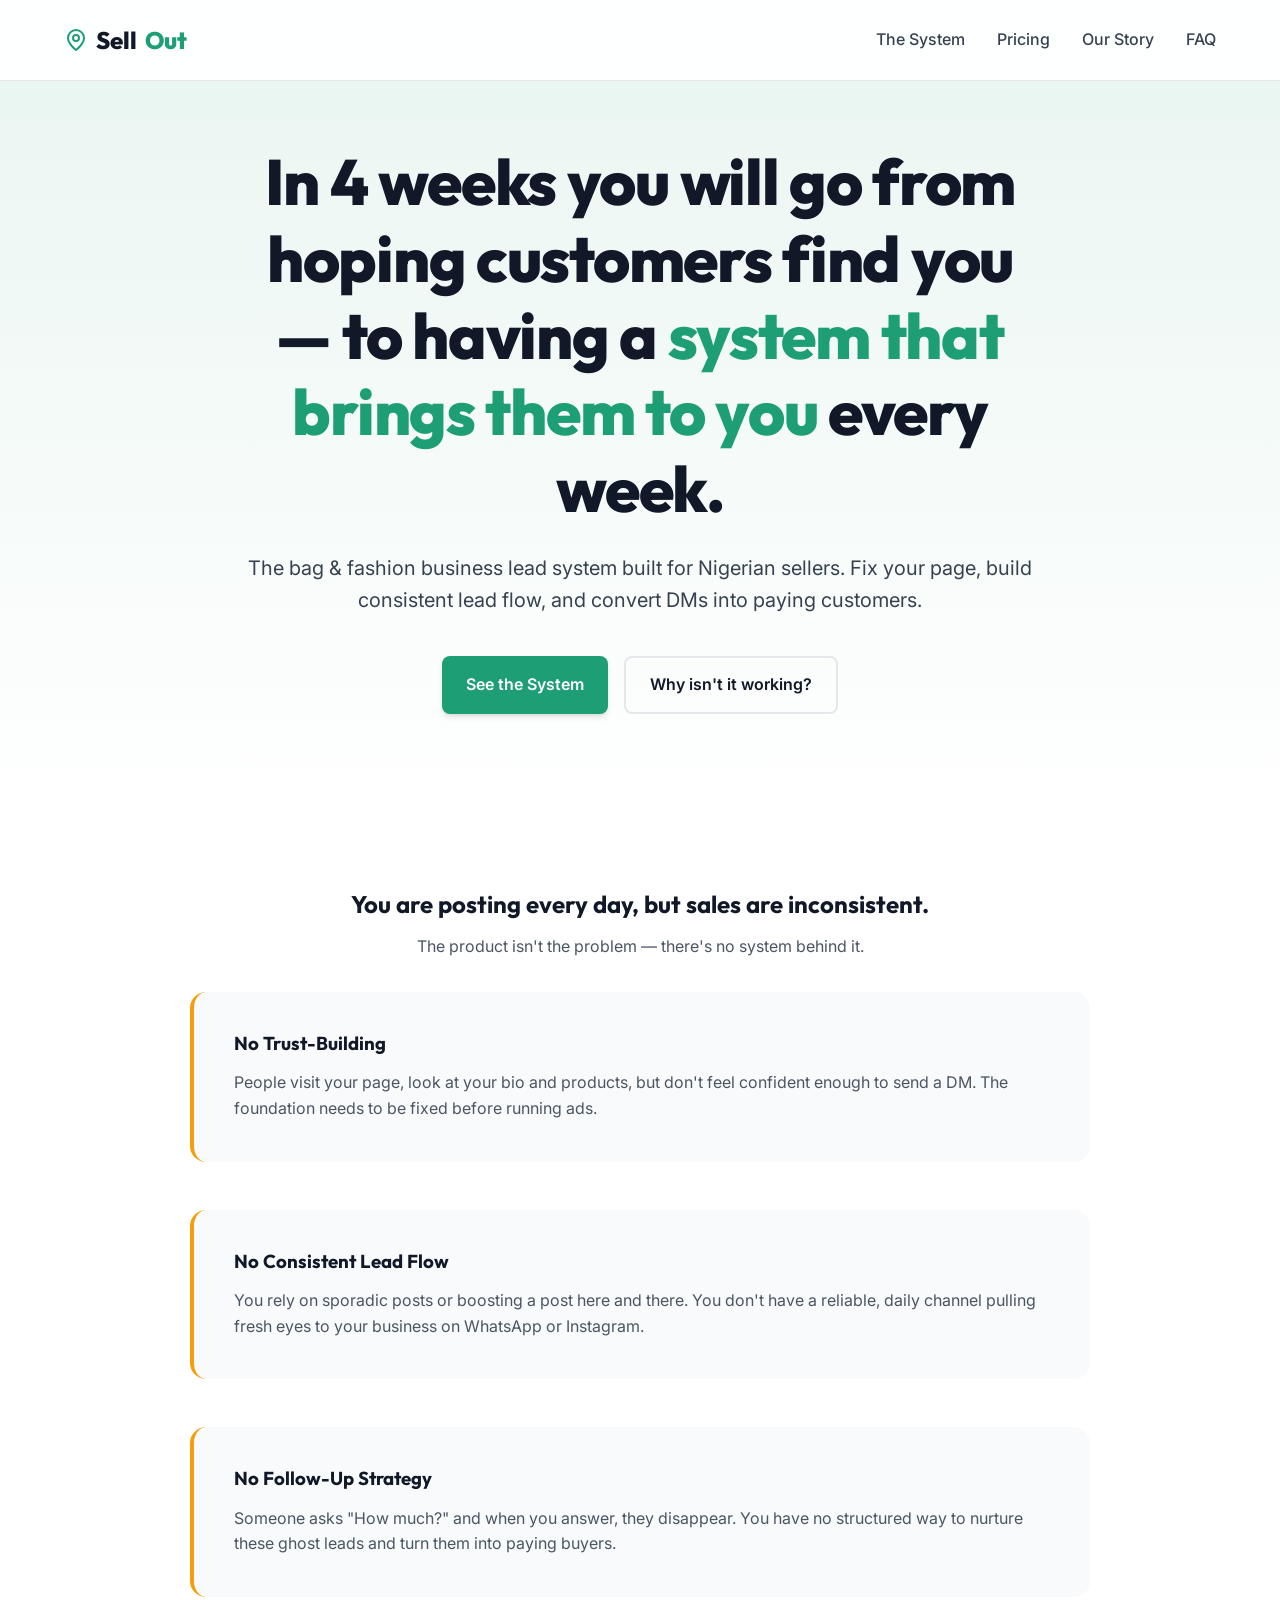
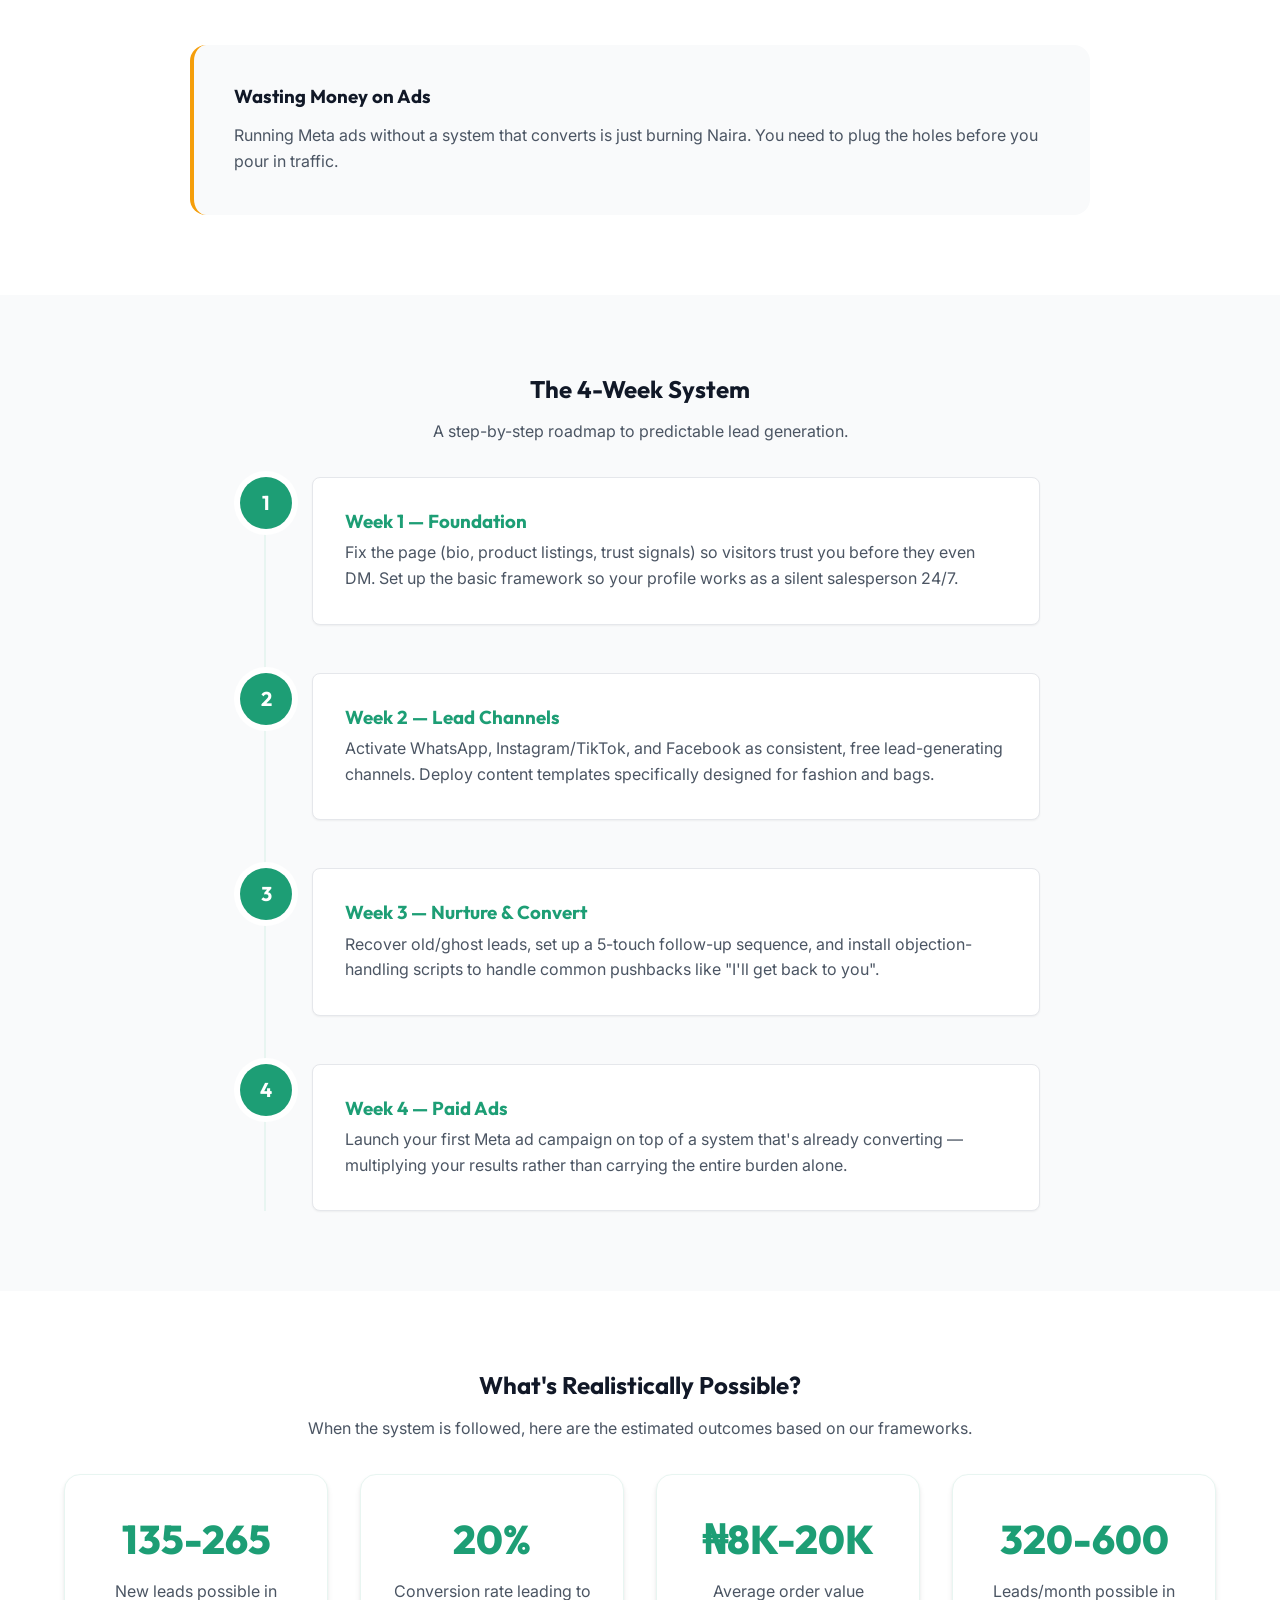
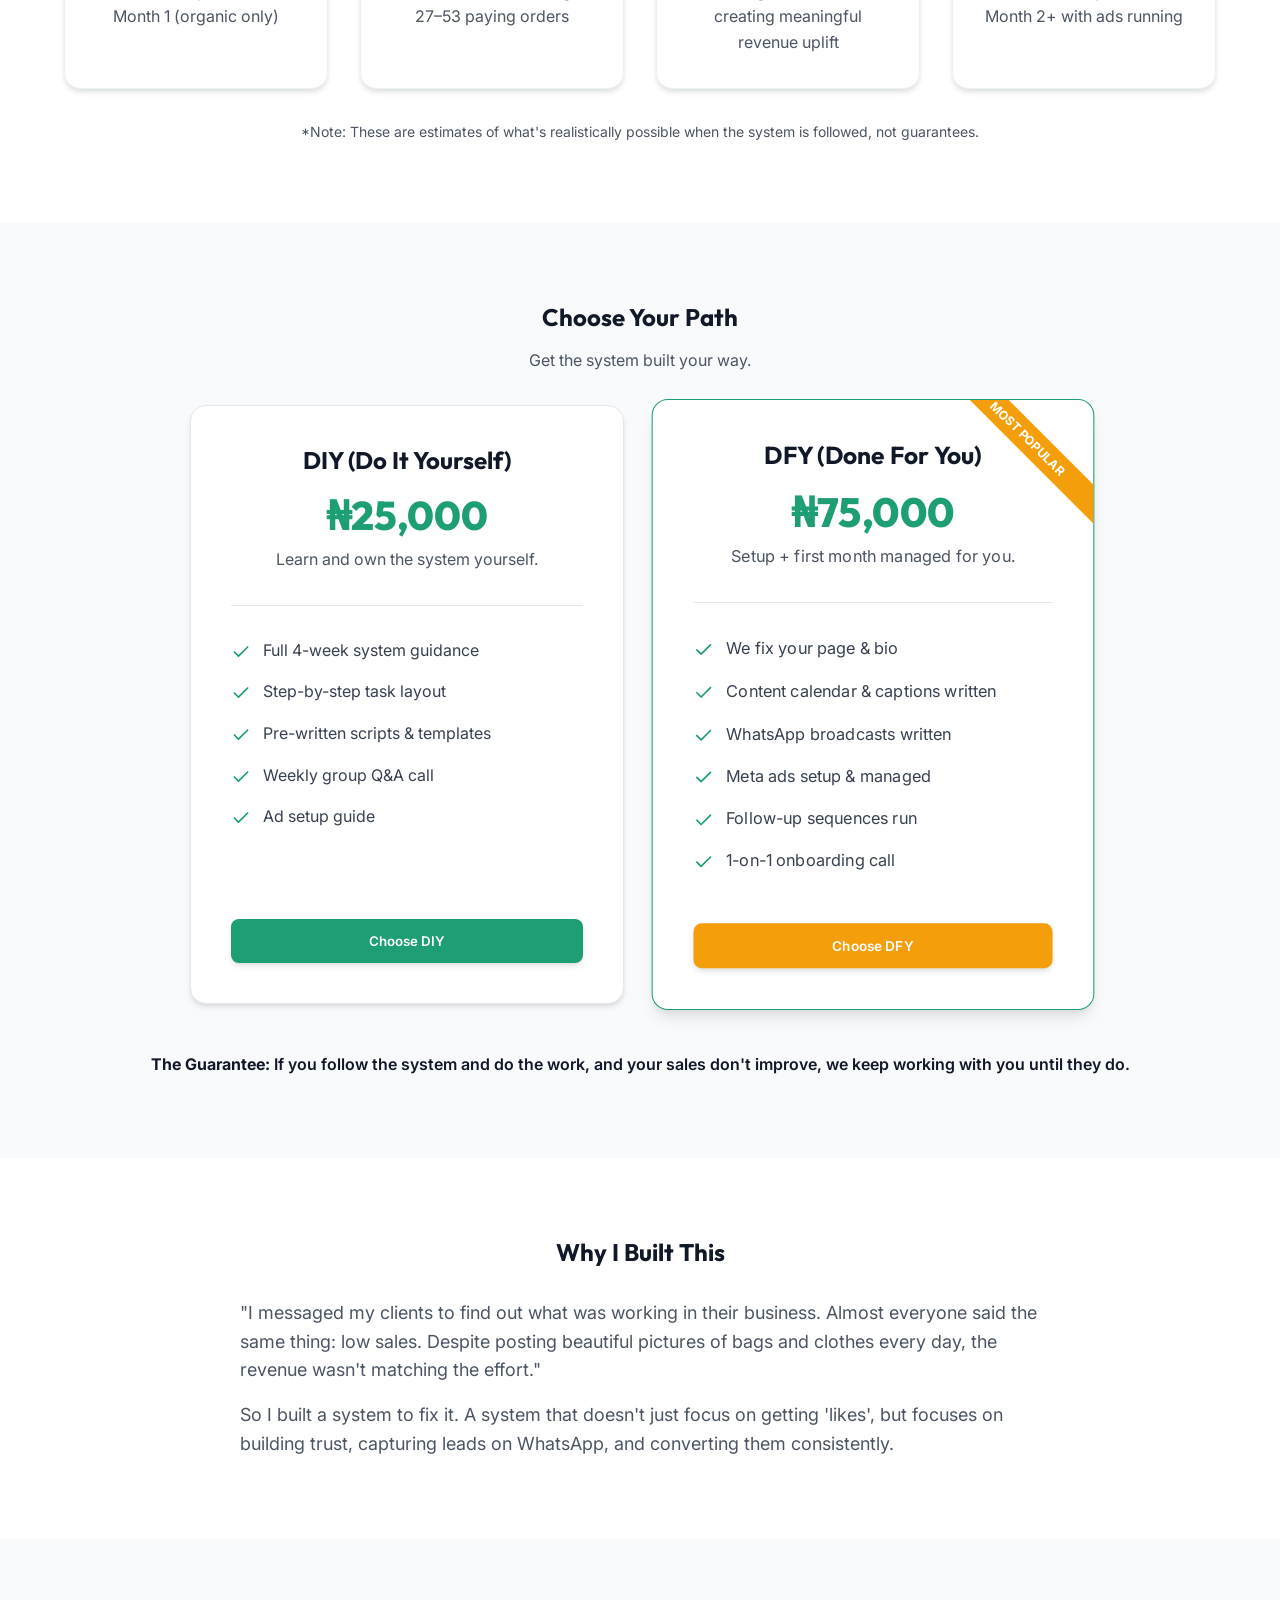
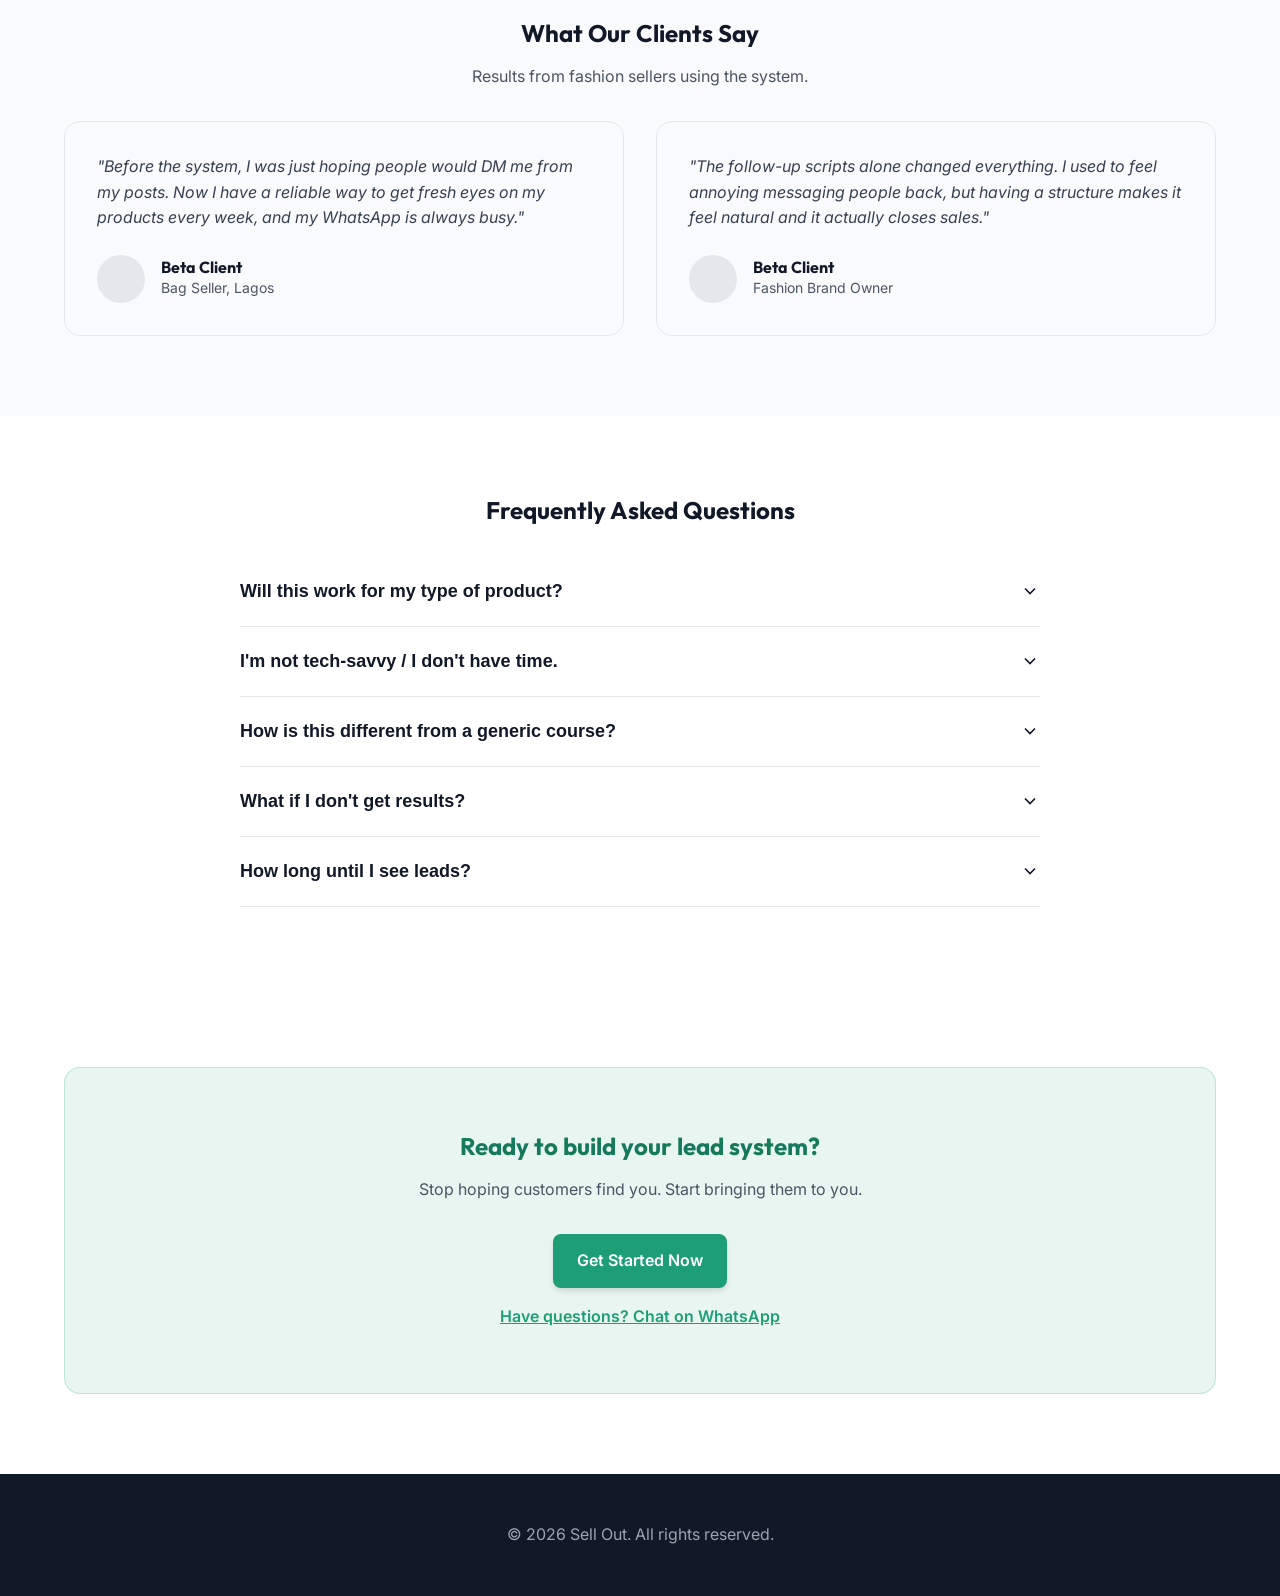
==== index.html @ 58c20305 "Initial commit: Rebuild website for Sell Out" ====
<!DOCTYPE html>
<html lang="en">
<head>
  <meta charset="UTF-8">
  <meta name="viewport" content="width=device-width, initial-scale=1.0">
  <title>Sell Out | Lead System for Nigerian Fashion Sellers</title>
  <link rel="stylesheet" href="index.css">
</head>
<body>

  <!-- Header -->
  <header class="header">
    <div class="container">
      <a href="#" class="logo">
        <svg width="24" height="24" viewBox="0 0 24 24" fill="none" stroke="var(--primary)" stroke-width="2" stroke-linecap="round" stroke-linejoin="round"><path d="M20 10c0 6-8 12-8 12s-8-6-8-12a8 8 0 0 1 16 0Z"/><circle cx="12" cy="10" r="3"/></svg>
        Sell <span>Out</span>
      </a>
      <nav class="nav" id="nav-menu">
        <a href="#system">The System</a>
        <a href="#pricing">Pricing</a>
        <a href="#story">Our Story</a>
        <a href="#faq">FAQ</a>
      </nav>
      <button class="mobile-nav-toggle" id="mobile-toggle">
        <span></span><span></span><span></span>
      </button>
    </div>
  </header>

  <!-- Hero Section -->
  <section class="hero">
    <div class="container">
      <div class="hero-content">
        <h1>In 4 weeks you will go from hoping customers find you — to having a <span>system that brings them to you</span> every week.</h1>
        <p>The bag & fashion business lead system built for Nigerian sellers. Fix your page, build consistent lead flow, and convert DMs into paying customers.</p>
        <div class="hero-actions">
          <a href="#pricing" class="btn btn-primary">See the System</a>
          <a href="#problem" class="btn btn-outline">Why isn't it working?</a>
        </div>
      </div>
    </div>
  </section>

  <!-- Problem Section -->
  <section id="problem" class="section">
    <div class="container">
      <div class="text-center mb-8">
        <h2>You are posting every day, but sales are inconsistent.</h2>
        <p>The product isn't the problem — there's no system behind it.</p>
      </div>
      <div class="problem-grid">
        <div class="problem-card">
          <h3>No Trust-Building</h3>
          <p>People visit your page, look at your bio and products, but don't feel confident enough to send a DM. The foundation needs to be fixed before running ads.</p>
        </div>
        <div class="problem-card">
          <h3>No Consistent Lead Flow</h3>
          <p>You rely on sporadic posts or boosting a post here and there. You don't have a reliable, daily channel pulling fresh eyes to your business on WhatsApp or Instagram.</p>
        </div>
        <div class="problem-card">
          <h3>No Follow-Up Strategy</h3>
          <p>Someone asks "How much?" and when you answer, they disappear. You have no structured way to nurture these ghost leads and turn them into paying buyers.</p>
        </div>
        <div class="problem-card">
          <h3>Wasting Money on Ads</h3>
          <p>Running Meta ads without a system that converts is just burning Naira. You need to plug the holes before you pour in traffic.</p>
        </div>
      </div>
    </div>
  </section>

  <!-- The 4-Week System -->
  <section id="system" class="section section-alt">
    <div class="container">
      <div class="text-center mb-8">
        <h2>The 4-Week System</h2>
        <p>A step-by-step roadmap to predictable lead generation.</p>
      </div>
      
      <div class="timeline">
        <div class="timeline-item">
          <div class="timeline-badge">1</div>
          <div class="timeline-content">
            <h3>Week 1 — Foundation</h3>
            <p>Fix the page (bio, product listings, trust signals) so visitors trust you before they even DM. Set up the basic framework so your profile works as a silent salesperson 24/7.</p>
          </div>
        </div>
        <div class="timeline-item">
          <div class="timeline-badge">2</div>
          <div class="timeline-content">
            <h3>Week 2 — Lead Channels</h3>
            <p>Activate WhatsApp, Instagram/TikTok, and Facebook as consistent, free lead-generating channels. Deploy content templates specifically designed for fashion and bags.</p>
          </div>
        </div>
        <div class="timeline-item">
          <div class="timeline-badge">3</div>
          <div class="timeline-content">
            <h3>Week 3 — Nurture & Convert</h3>
            <p>Recover old/ghost leads, set up a 5-touch follow-up sequence, and install objection-handling scripts to handle common pushbacks like "I'll get back to you".</p>
          </div>
        </div>
        <div class="timeline-item">
          <div class="timeline-badge">4</div>
          <div class="timeline-content">
            <h3>Week 4 — Paid Ads</h3>
            <p>Launch your first Meta ad campaign on top of a system that's already converting — multiplying your results rather than carrying the entire burden alone.</p>
          </div>
        </div>
      </div>
    </div>
  </section>

  <!-- Results Section -->
  <section class="section">
    <div class="container">
      <div class="text-center mb-8">
        <h2>What's Realistically Possible?</h2>
        <p>When the system is followed, here are the estimated outcomes based on our frameworks.</p>
      </div>
      <div class="results-grid">
        <div class="result-card">
          <div class="result-number">135-265</div>
          <p>New leads possible in Month 1 (organic only)</p>
        </div>
        <div class="result-card">
          <div class="result-number">20%</div>
          <p>Conversion rate leading to 27–53 paying orders</p>
        </div>
        <div class="result-card">
          <div class="result-number">₦8K-20K</div>
          <p>Average order value creating meaningful revenue uplift</p>
        </div>
        <div class="result-card">
          <div class="result-number">320-600</div>
          <p>Leads/month possible in Month 2+ with ads running</p>
        </div>
      </div>
      <p class="disclaimer">*Note: These are estimates of what's realistically possible when the system is followed, not guarantees.</p>
    </div>
  </section>

  <!-- Pricing / Sign-Up -->
  <section id="pricing" class="section section-alt">
    <div class="container">
      <div class="text-center mb-8">
        <h2>Choose Your Path</h2>
        <p>Get the system built your way.</p>
      </div>
      
      <div class="pricing-grid">
        <!-- DIY Tier -->
        <div class="pricing-card">
          <div class="pricing-header">
            <h3 class="pricing-name">DIY (Do It Yourself)</h3>
            <div class="pricing-price">₦25,000</div>
            <p>Learn and own the system yourself.</p>
          </div>
          <ul class="pricing-features">
            <li><svg viewBox="0 0 24 24" fill="none" stroke="currentColor" stroke-width="2" stroke-linecap="round" stroke-linejoin="round"><polyline points="20 6 9 17 4 12"></polyline></svg> Full 4-week system guidance</li>
            <li><svg viewBox="0 0 24 24" fill="none" stroke="currentColor" stroke-width="2" stroke-linecap="round" stroke-linejoin="round"><polyline points="20 6 9 17 4 12"></polyline></svg> Step-by-step task layout</li>
            <li><svg viewBox="0 0 24 24" fill="none" stroke="currentColor" stroke-width="2" stroke-linecap="round" stroke-linejoin="round"><polyline points="20 6 9 17 4 12"></polyline></svg> Pre-written scripts & templates</li>
            <li><svg viewBox="0 0 24 24" fill="none" stroke="currentColor" stroke-width="2" stroke-linecap="round" stroke-linejoin="round"><polyline points="20 6 9 17 4 12"></polyline></svg> Weekly group Q&A call</li>
            <li><svg viewBox="0 0 24 24" fill="none" stroke="currentColor" stroke-width="2" stroke-linecap="round" stroke-linejoin="round"><polyline points="20 6 9 17 4 12"></polyline></svg> Ad setup guide</li>
          </ul>
          <button class="btn btn-primary" onclick="initiatePayment('DIY', 25000)">Choose DIY</button>
        </div>

        <!-- DFY Tier -->
        <div class="pricing-card popular">
          <div class="popular-badge">Most Popular</div>
          <div class="pricing-header">
            <h3 class="pricing-name">DFY (Done For You)</h3>
            <div class="pricing-price">₦75,000</div>
            <p>Setup + first month managed for you.</p>
          </div>
          <ul class="pricing-features">
            <li><svg viewBox="0 0 24 24" fill="none" stroke="currentColor" stroke-width="2" stroke-linecap="round" stroke-linejoin="round"><polyline points="20 6 9 17 4 12"></polyline></svg> We fix your page & bio</li>
            <li><svg viewBox="0 0 24 24" fill="none" stroke="currentColor" stroke-width="2" stroke-linecap="round" stroke-linejoin="round"><polyline points="20 6 9 17 4 12"></polyline></svg> Content calendar & captions written</li>
            <li><svg viewBox="0 0 24 24" fill="none" stroke="currentColor" stroke-width="2" stroke-linecap="round" stroke-linejoin="round"><polyline points="20 6 9 17 4 12"></polyline></svg> WhatsApp broadcasts written</li>
            <li><svg viewBox="0 0 24 24" fill="none" stroke="currentColor" stroke-width="2" stroke-linecap="round" stroke-linejoin="round"><polyline points="20 6 9 17 4 12"></polyline></svg> Meta ads setup & managed</li>
            <li><svg viewBox="0 0 24 24" fill="none" stroke="currentColor" stroke-width="2" stroke-linecap="round" stroke-linejoin="round"><polyline points="20 6 9 17 4 12"></polyline></svg> Follow-up sequences run</li>
            <li><svg viewBox="0 0 24 24" fill="none" stroke="currentColor" stroke-width="2" stroke-linecap="round" stroke-linejoin="round"><polyline points="20 6 9 17 4 12"></polyline></svg> 1-on-1 onboarding call</li>
          </ul>
          <button class="btn btn-accent" onclick="initiatePayment('DFY', 75000)">Choose DFY</button>
        </div>
      </div>
      
      <div class="text-center" style="margin-top: 3rem;">
        <p style="font-weight: 600; color: var(--dark);"><strong>The Guarantee:</strong> If you follow the system and do the work, and your sales don't improve, we keep working with you until they do.</p>
      </div>
    </div>
  </section>

  <!-- Origin Story -->
  <section id="story" class="section">
    <div class="container">
      <div class="text-center mb-8">
        <h2>Why I Built This</h2>
      </div>
      <div class="story-wrapper">
        <p class="mb-4">"I messaged my clients to find out what was working in their business. Almost everyone said the same thing: low sales. Despite posting beautiful pictures of bags and clothes every day, the revenue wasn't matching the effort."</p>
        <p>So I built a system to fix it. A system that doesn't just focus on getting 'likes', but focuses on building trust, capturing leads on WhatsApp, and converting them consistently.</p>
      </div>
    </div>
  </section>

  <!-- Testimonials -->
  <section class="section section-alt">
    <div class="container">
      <div class="text-center mb-8">
        <h2>What Our Clients Say</h2>
        <p>Results from fashion sellers using the system.</p>
      </div>
      <div class="testimonial-grid">
        <div class="testimonial-card">
          <p class="testimonial-text">"Before the system, I was just hoping people would DM me from my posts. Now I have a reliable way to get fresh eyes on my products every week, and my WhatsApp is always busy."</p>
          <div class="testimonial-author">
            <div class="author-avatar"></div>
            <div class="author-info">
              <h4>Beta Client</h4>
              <p>Bag Seller, Lagos</p>
            </div>
          </div>
        </div>
        <div class="testimonial-card">
          <p class="testimonial-text">"The follow-up scripts alone changed everything. I used to feel annoying messaging people back, but having a structure makes it feel natural and it actually closes sales."</p>
          <div class="testimonial-author">
            <div class="author-avatar"></div>
            <div class="author-info">
              <h4>Beta Client</h4>
              <p>Fashion Brand Owner</p>
            </div>
          </div>
        </div>
      </div>
    </div>
  </section>

  <!-- FAQ -->
  <section id="faq" class="section">
    <div class="container">
      <div class="text-center mb-8">
        <h2>Frequently Asked Questions</h2>
      </div>
      <div class="faq-list">
        <div class="faq-item">
          <button class="faq-btn">Will this work for my type of product? <svg width="20" height="20" viewBox="0 0 24 24" fill="none" stroke="currentColor" stroke-width="2"><polyline points="6 9 12 15 18 9"></polyline></svg></button>
          <div class="faq-content">
            <p>Yes. This system was built specifically for Nigerian online fashion sellers (bags, clothing, accessories). The templates, scripts, and examples are tailored to your industry, not generic B2B businesses.</p>
          </div>
        </div>
        <div class="faq-item">
          <button class="faq-btn">I'm not tech-savvy / I don't have time. <svg width="20" height="20" viewBox="0 0 24 24" fill="none" stroke="currentColor" stroke-width="2"><polyline points="6 9 12 15 18 9"></polyline></svg></button>
          <div class="faq-content">
            <p>That's exactly why we offer the <strong>DFY (Done For You)</strong> option. We build and run the entire system for you—from page fixes to Meta ads. You just post what we provide and respond to customers.</p>
          </div>
        </div>
        <div class="faq-item">
          <button class="faq-btn">How is this different from a generic course? <svg width="20" height="20" viewBox="0 0 24 24" fill="none" stroke="currentColor" stroke-width="2"><polyline points="6 9 12 15 18 9"></polyline></svg></button>
          <div class="faq-content">
            <p>It's built specifically for Nigerian fashion sellers, with Naira-priced ad budgets, WhatsApp-first workflows, and Nigerian buyer psychology in mind. It's a proven system, not just a bunch of random social media tips.</p>
          </div>
        </div>
        <div class="faq-item">
          <button class="faq-btn">What if I don't get results? <svg width="20" height="20" viewBox="0 0 24 24" fill="none" stroke="currentColor" stroke-width="2"><polyline points="6 9 12 15 18 9"></polyline></svg></button>
          <div class="faq-content">
            <p>If you follow the system, implement the tasks, and your sales don't improve, we commit to continuing to work with you until they do.</p>
          </div>
        </div>
        <div class="faq-item">
          <button class="faq-btn">How long until I see leads? <svg width="20" height="20" viewBox="0 0 24 24" fill="none" stroke="currentColor" stroke-width="2"><polyline points="6 9 12 15 18 9"></polyline></svg></button>
          <div class="faq-content">
            <p>Most sellers start seeing a shift in week 2 when we activate the lead channels, with significant momentum building by week 4 when the ad campaigns launch.</p>
          </div>
        </div>
      </div>
    </div>
  </section>

  <!-- Final CTA -->
  <section class="section">
    <div class="container">
      <div class="cta-box">
        <h2>Ready to build your lead system?</h2>
        <p class="mb-8">Stop hoping customers find you. Start bringing them to you.</p>
        <a href="#pricing" class="btn btn-primary">Get Started Now</a>
        <p style="margin-top: 1rem;"><a href="https://wa.me/1234567890" target="_blank" style="color: var(--primary); font-weight: 600; text-decoration: underline;">Have questions? Chat on WhatsApp</a></p>
      </div>
    </div>
  </section>

  <footer class="footer">
    <div class="container">
      <p>&copy; 2026 Sell Out. All rights reserved.</p>
    </div>
  </footer>

  <script src="index.js"></script>
</body>
</html>
---- index.css ----
@import url('https://fonts.googleapis.com/css2?family=Inter:wght@400;500;600&family=Outfit:wght@600;700;800&display=swap');

:root {
  --primary: #1D9E75;
  --primary-dark: #147A5A;
  --primary-light: #E8F5F1;
  --accent: #F59E0B;
  --accent-dark: #D97706;
  --dark: #111827;
  --dark-light: #374151;
  --text: #4B5563;
  --bg: #FFFFFF;
  --bg-alt: #F9FAFB;
  --border: #E5E7EB;
  
  --font-heading: 'Outfit', sans-serif;
  --font-body: 'Inter', sans-serif;
  
  --shadow-sm: 0 1px 2px 0 rgba(0, 0, 0, 0.05);
  --shadow-md: 0 4px 6px -1px rgba(0, 0, 0, 0.1), 0 2px 4px -1px rgba(0, 0, 0, 0.06);
  --shadow-lg: 0 10px 15px -3px rgba(0, 0, 0, 0.1), 0 4px 6px -2px rgba(0, 0, 0, 0.05);
  
  --radius-md: 0.5rem;
  --radius-lg: 1rem;
  --radius-xl: 1.5rem;
  
  --transition: all 0.3s ease;
}

* { margin: 0; padding: 0; box-sizing: border-box; }
html { scroll-behavior: smooth; font-size: 16px; }
body { font-family: var(--font-body); color: var(--text); background: var(--bg); line-height: 1.6; }

h1, h2, h3, h4, h5, h6 { font-family: var(--font-heading); color: var(--dark); line-height: 1.2; margin-bottom: 1rem; }
a { text-decoration: none; color: inherit; }
ul { list-style: none; }

.container { width: 100%; max-width: 1200px; margin: 0 auto; padding: 0 1.5rem; }
.section { padding: 5rem 0; }
.section-alt { background: var(--bg-alt); }
.text-center { text-align: center; }
.mb-4 { margin-bottom: 1rem; }
.mb-8 { margin-bottom: 2rem; }

/* Buttons */
.btn {
  display: inline-flex; align-items: center; justify-content: center;
  padding: 0.875rem 1.5rem; border-radius: var(--radius-md);
  font-weight: 600; transition: var(--transition);
  cursor: pointer; border: none; font-family: var(--font-body);
}
.btn-primary { background: var(--primary); color: white; box-shadow: var(--shadow-md); }
.btn-primary:hover { background: var(--primary-dark); transform: translateY(-2px); box-shadow: var(--shadow-lg); }
.btn-accent { background: var(--accent); color: white; box-shadow: var(--shadow-md); }
.btn-accent:hover { background: var(--accent-dark); transform: translateY(-2px); box-shadow: var(--shadow-lg); }
.btn-outline { background: transparent; color: var(--dark); border: 2px solid var(--border); }
.btn-outline:hover { border-color: var(--dark); background: var(--dark); color: white; }

/* Header */
.header {
  position: fixed; top: 0; left: 0; width: 100%; z-index: 50;
  background: rgba(255, 255, 255, 0.95); backdrop-filter: blur(10px);
  border-bottom: 1px solid var(--border);
}
.header .container { display: flex; align-items: center; justify-content: space-between; height: 5rem; }
.logo { font-family: var(--font-heading); font-size: 1.5rem; font-weight: 800; color: var(--dark); display: flex; align-items: center; gap: 0.5rem; }
.logo span { color: var(--primary); }
.nav { display: flex; gap: 2rem; }
.nav a { font-weight: 500; color: var(--dark-light); transition: var(--transition); }
.nav a:hover { color: var(--primary); }

/* Hero */
.hero { padding: 9rem 0 6rem; background: linear-gradient(180deg, var(--primary-light) 0%, var(--bg) 100%); }
.hero-content { max-width: 800px; margin: 0 auto; text-align: center; }
.hero h1 { font-size: clamp(2.5rem, 5vw, 4rem); font-weight: 800; color: var(--dark); margin-bottom: 1.5rem; letter-spacing: -0.02em; }
.hero h1 span { color: var(--primary); }
.hero p { font-size: 1.25rem; color: var(--dark-light); margin-bottom: 2.5rem; }
.hero-actions { display: flex; gap: 1rem; justify-content: center; }

/* Problem Section */
.problem-grid { display: grid; grid-template-columns: 1fr; gap: 3rem; align-items: center; max-width: 900px; margin: 0 auto; }
.problem-card { background: var(--bg-alt); padding: 2.5rem; border-radius: var(--radius-lg); border-left: 4px solid var(--accent); }
.problem-card h3 { color: var(--dark); }

/* System (4 Weeks) */
.timeline { position: relative; max-width: 800px; margin: 0 auto; }
.timeline::before {
  content: ''; position: absolute; left: 1.5rem; top: 0; bottom: 0; width: 2px; background: var(--primary-light);
}
.timeline-item { position: relative; padding-left: 4.5rem; margin-bottom: 3rem; }
.timeline-item:last-child { margin-bottom: 0; }
.timeline-badge {
  position: absolute; left: 0; top: 0; width: 3.25rem; height: 3.25rem;
  background: var(--primary); color: white; border-radius: 50%;
  display: flex; align-items: center; justify-content: center;
  font-family: var(--font-heading); font-weight: 700; font-size: 1.25rem;
  box-shadow: 0 0 0 6px var(--bg);
}
.timeline-content { background: var(--bg); padding: 2rem; border-radius: var(--radius-md); box-shadow: var(--shadow-sm); border: 1px solid var(--border); transition: var(--transition); }
.timeline-content:hover { box-shadow: var(--shadow-md); border-color: var(--primary-light); transform: translateY(-2px); }
.timeline-content h3 { color: var(--primary); margin-bottom: 0.5rem; }

/* Results */
.results-grid { display: grid; grid-template-columns: repeat(auto-fit, minmax(250px, 1fr)); gap: 2rem; }
.result-card { text-align: center; padding: 2rem; background: var(--bg); border-radius: var(--radius-lg); box-shadow: var(--shadow-md); border: 1px solid var(--primary-light); }
.result-number { font-size: 2.5rem; font-weight: 800; color: var(--primary); font-family: var(--font-heading); margin-bottom: 0.5rem; }
.disclaimer { text-align: center; font-size: 0.875rem; color: var(--text); margin-top: 2rem; }

/* Pricing */
.pricing-grid { display: grid; grid-template-columns: 1fr; gap: 2rem; max-width: 900px; margin: 0 auto; }
@media (min-width: 768px) { .pricing-grid { grid-template-columns: 1fr 1fr; } }
.pricing-card {
  background: var(--bg); border-radius: var(--radius-lg); padding: 2.5rem;
  border: 1px solid var(--border); display: flex; flex-direction: column;
  box-shadow: var(--shadow-md); position: relative; overflow: hidden;
}
.pricing-card.popular {
  border-color: var(--primary); box-shadow: var(--shadow-lg); transform: scale(1.02);
}
.popular-badge {
  position: absolute; top: 1.5rem; right: -2.5rem; background: var(--accent); color: white;
  padding: 0.25rem 3.5rem; transform: rotate(45deg); font-size: 0.75rem; font-weight: 700; text-transform: uppercase;
}
.pricing-header { text-align: center; margin-bottom: 2rem; border-bottom: 1px solid var(--border); padding-bottom: 2rem; }
.pricing-name { font-size: 1.5rem; font-weight: 700; color: var(--dark); margin-bottom: 0.5rem; }
.pricing-price { font-size: 2.5rem; font-weight: 800; color: var(--primary); font-family: var(--font-heading); }
.pricing-features { flex-grow: 1; margin-bottom: 2rem; }
.pricing-features li { display: flex; align-items: flex-start; gap: 0.75rem; margin-bottom: 1rem; color: var(--dark-light); }
.pricing-features svg { width: 1.25rem; height: 1.25rem; color: var(--primary); flex-shrink: 0; margin-top: 0.25rem; }

/* Testimonials */
.testimonial-grid { display: grid; grid-template-columns: repeat(auto-fit, minmax(300px, 1fr)); gap: 2rem; }
.testimonial-card { background: var(--bg-alt); padding: 2rem; border-radius: var(--radius-lg); border: 1px solid var(--border); }
.testimonial-text { font-style: italic; margin-bottom: 1.5rem; color: var(--dark-light); }
.testimonial-author { display: flex; align-items: center; gap: 1rem; }
.author-avatar { width: 3rem; height: 3rem; border-radius: 50%; background: var(--border); }
.author-info h4 { margin: 0; font-size: 1rem; color: var(--dark); }
.author-info p { margin: 0; font-size: 0.875rem; color: var(--text); }

/* Origin Story */
.story-wrapper { max-width: 800px; margin: 0 auto; font-size: 1.125rem; }

/* FAQ */
.faq-list { max-width: 800px; margin: 0 auto; }
.faq-item { border-bottom: 1px solid var(--border); }
.faq-btn {
  width: 100%; text-align: left; padding: 1.5rem 0; font-size: 1.125rem; font-weight: 600;
  color: var(--dark); background: none; border: none; cursor: pointer; display: flex; justify-content: space-between; align-items: center;
}
.faq-content { display: none; padding-bottom: 1.5rem; color: var(--dark-light); }
.faq-item.active .faq-content { display: block; }
.faq-btn svg { transition: transform 0.3s; }
.faq-item.active .faq-btn svg { transform: rotate(180deg); }

/* CTA */
.cta-box { background: var(--primary-light); padding: 4rem 2rem; border-radius: var(--radius-lg); text-align: center; border: 1px solid rgba(29, 158, 117, 0.2); }
.cta-box h2 { color: var(--primary-dark); }

/* Footer */
.footer { background: var(--dark); color: white; padding: 3rem 0; text-align: center; }
.footer p { color: #9CA3AF; }

/* Onboarding */
.onboarding-wrap { min-height: 100vh; display: flex; align-items: center; justify-content: center; background: var(--bg-alt); padding: 2rem; }
.onboarding-card { background: white; padding: 3rem; border-radius: var(--radius-lg); box-shadow: var(--shadow-lg); max-width: 600px; width: 100%; }
.onboarding-card h1 { text-align: center; color: var(--primary); margin-bottom: 1rem; }
.form-group { margin-bottom: 1.5rem; }
.form-label { display: block; font-weight: 600; margin-bottom: 0.5rem; color: var(--dark); }
.form-control {
  width: 100%; padding: 0.75rem 1rem; border: 1px solid var(--border); border-radius: var(--radius-md);
  font-family: var(--font-body); font-size: 1rem; transition: var(--transition);
}
.form-control:focus { outline: none; border-color: var(--primary); box-shadow: 0 0 0 3px var(--primary-light); }

/* Utility & Mobile Nav */
.mobile-nav-toggle { display: none; background: none; border: none; cursor: pointer; }
.mobile-nav-toggle span { display: block; width: 24px; height: 2px; background: var(--dark); margin: 5px 0; transition: var(--transition); }
@media (max-width: 768px) {
  .nav { display: none; position: absolute; top: 100%; left: 0; width: 100%; background: white; flex-direction: column; padding: 1rem; border-bottom: 1px solid var(--border); gap: 1rem; text-align: center; box-shadow: var(--shadow-md); }
  .nav.active { display: flex; }
  .mobile-nav-toggle { display: block; }
  .hero-actions { flex-direction: column; }
}
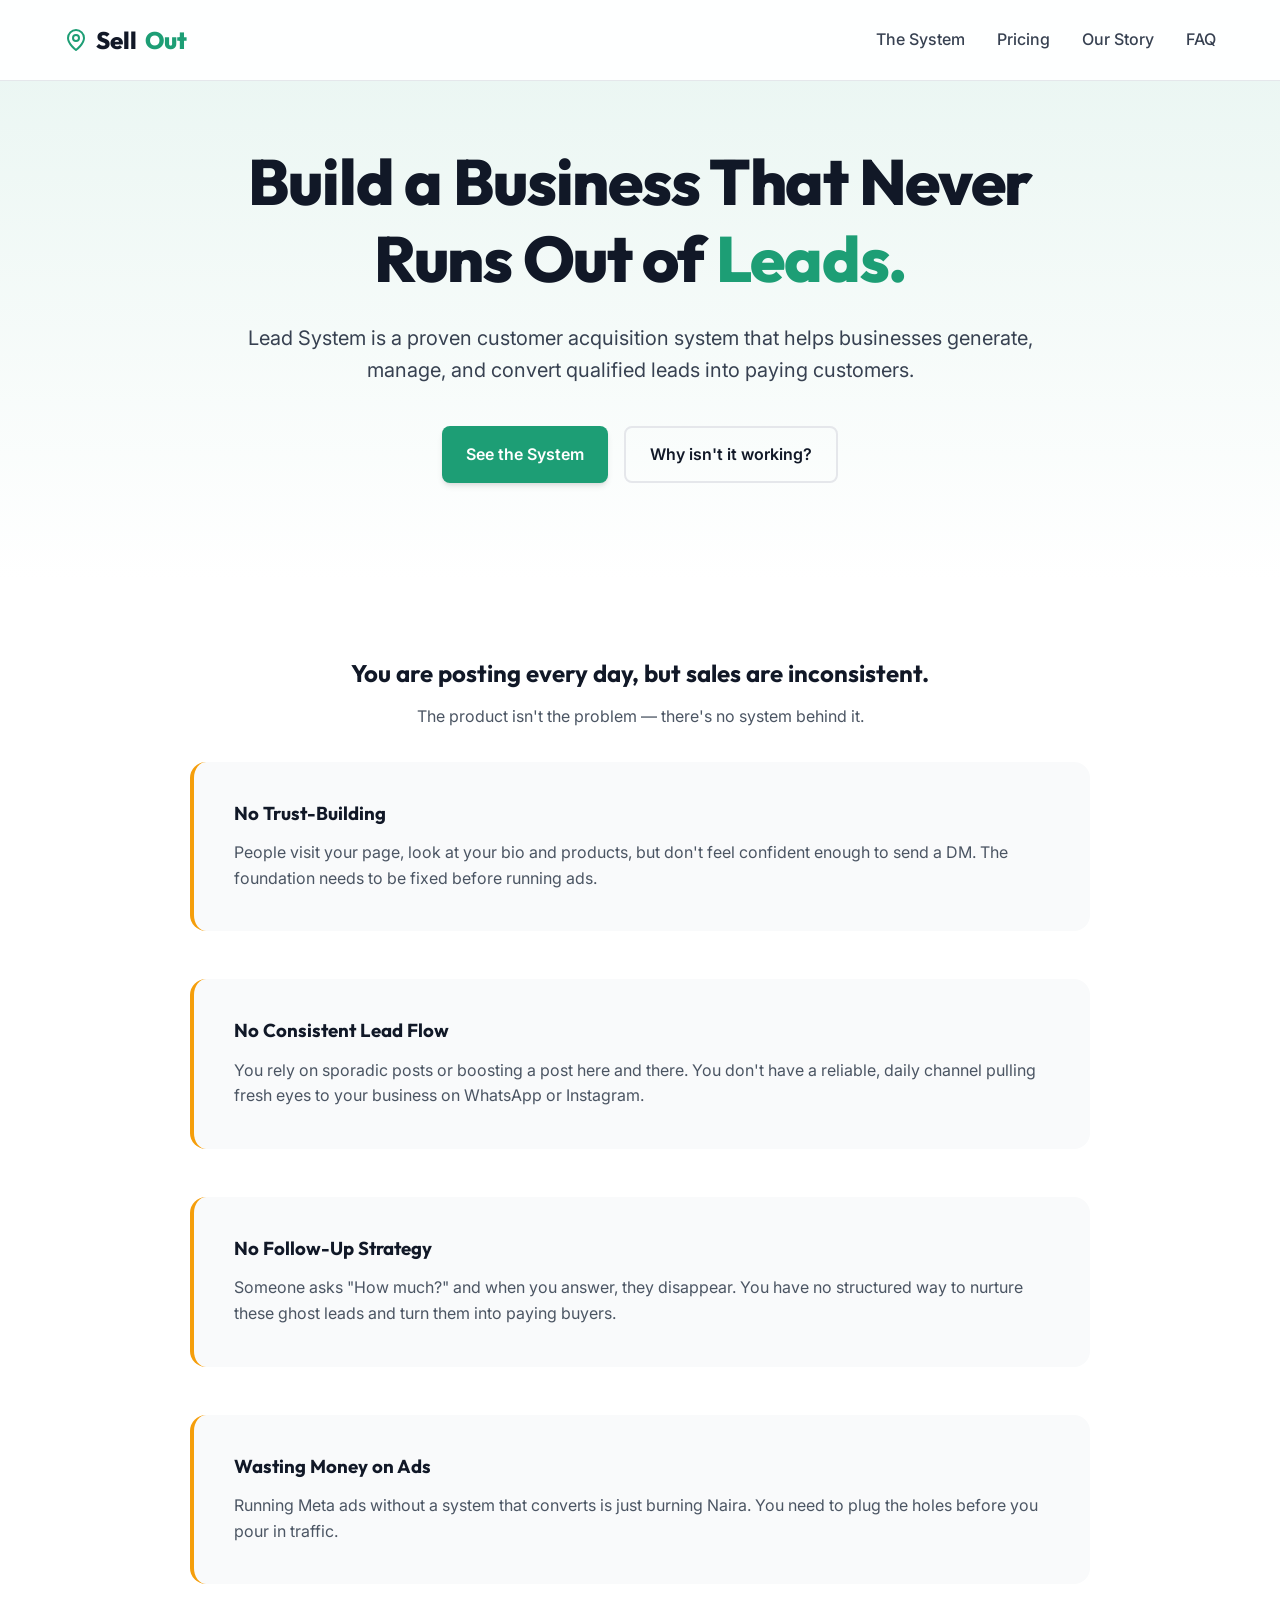
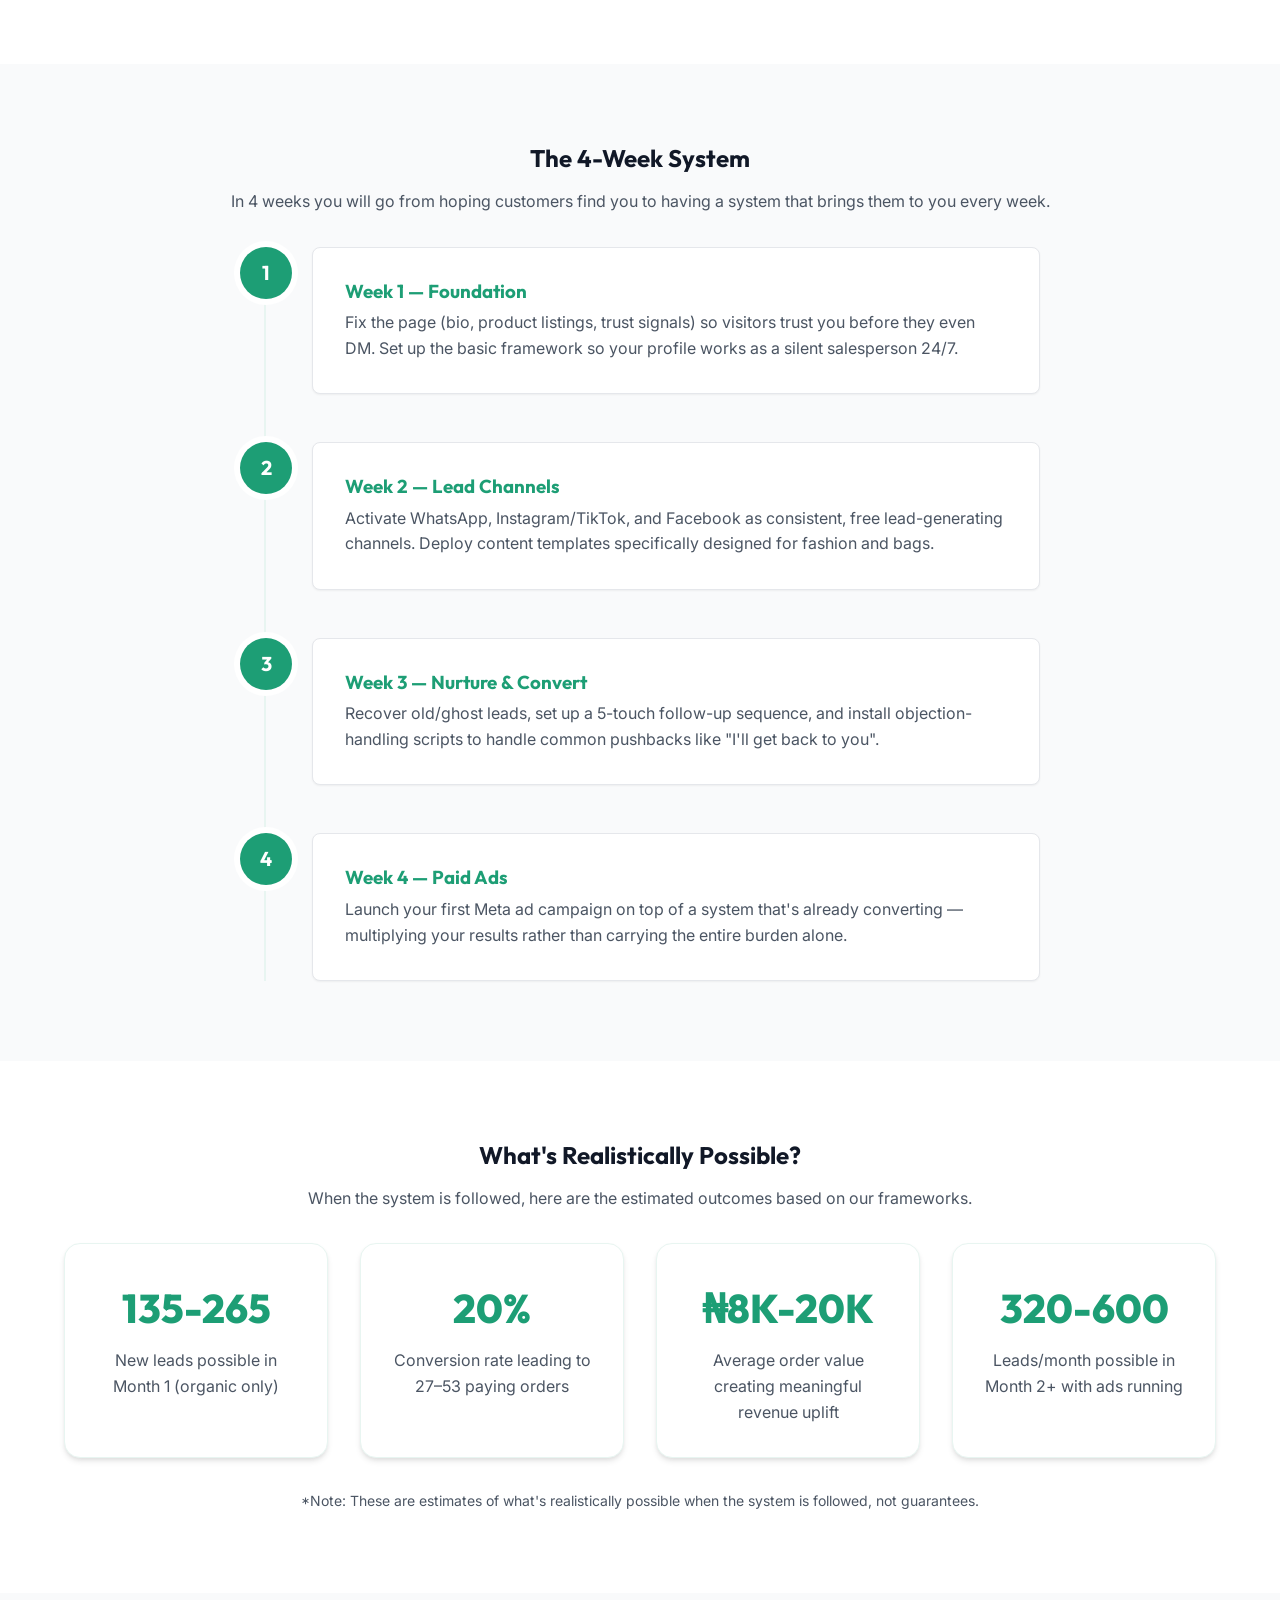
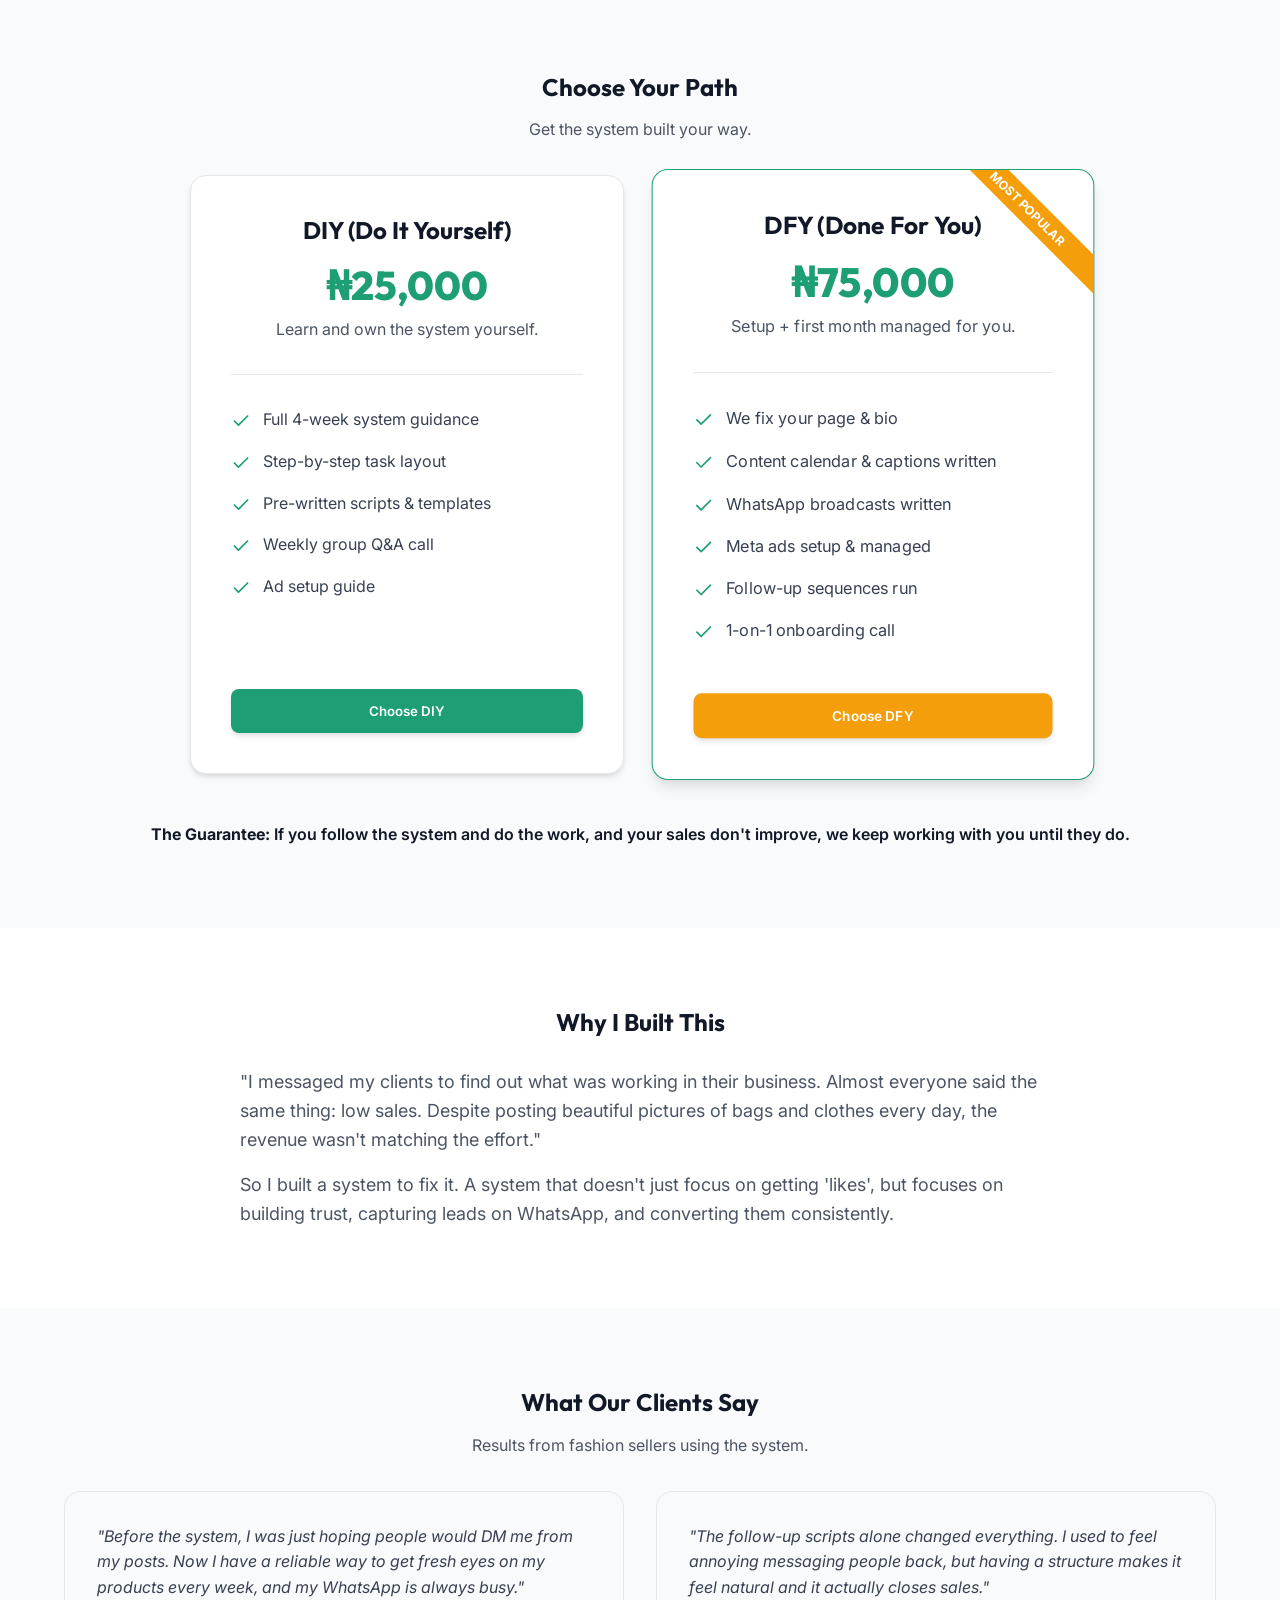
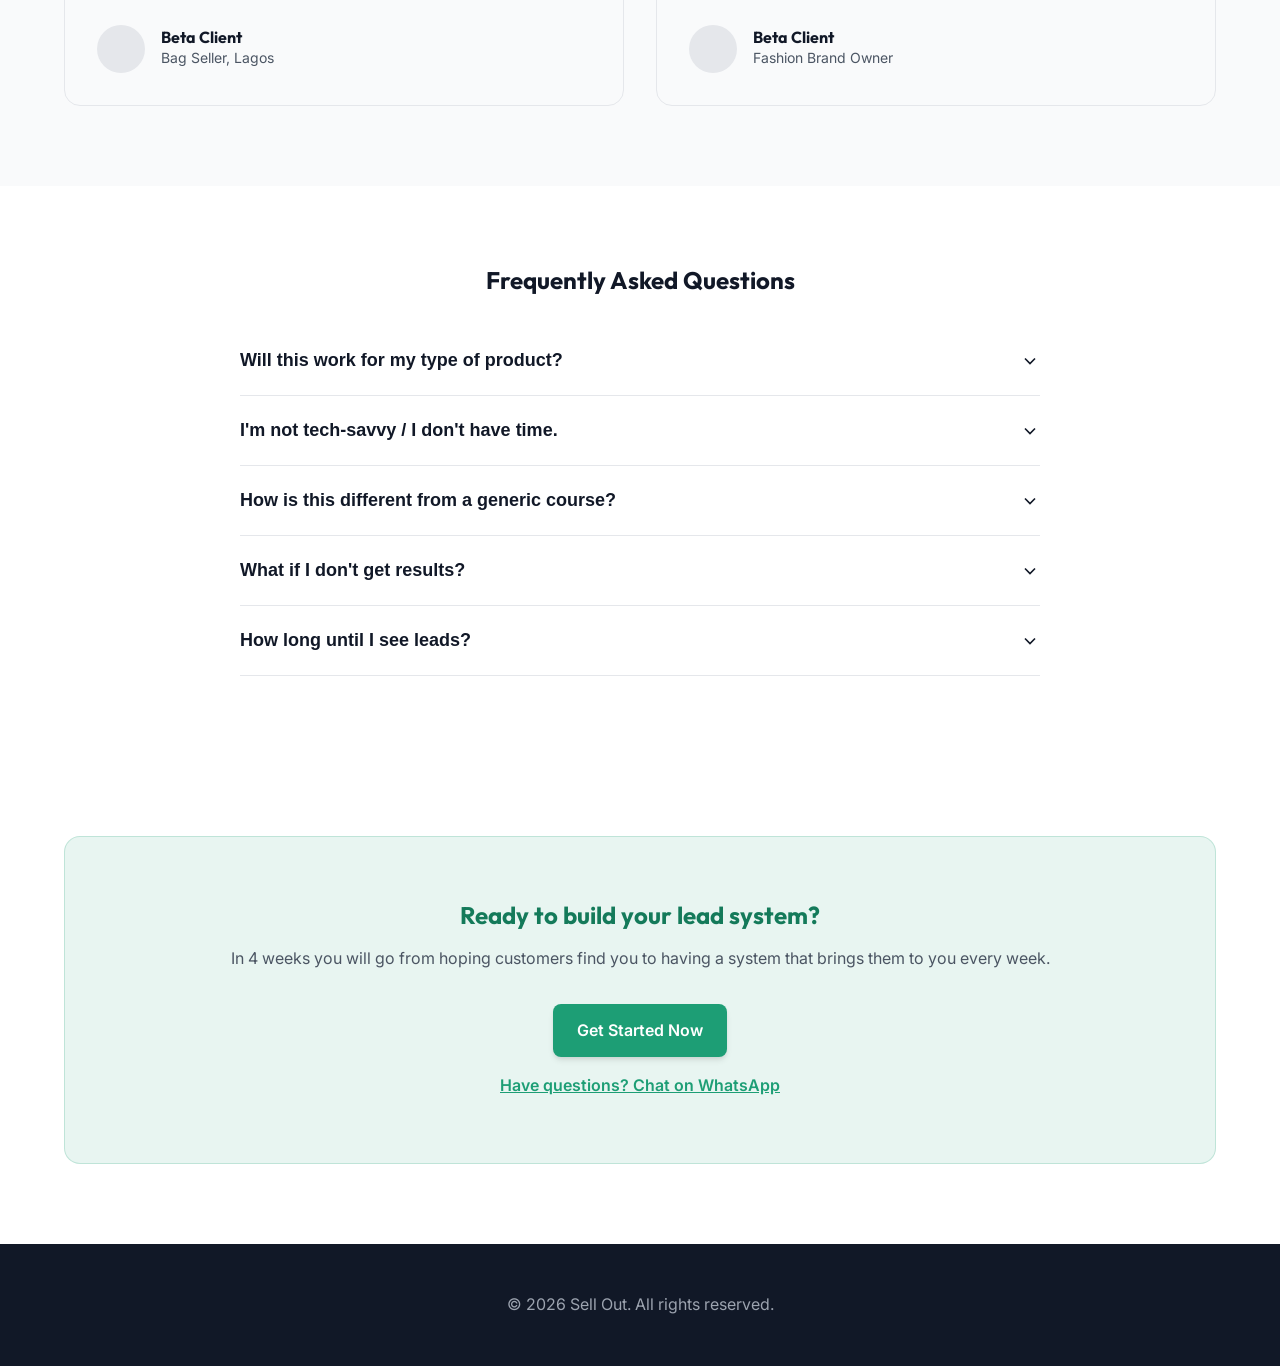
==== commit fdcd7172: "Update headline text" ====
--- a/index.html
+++ b/index.html
@@ -31,8 +31,8 @@
   <section class="hero">
     <div class="container">
       <div class="hero-content">
-        <h1>In 4 weeks you will go from hoping customers find you — to having a <span>system that brings them to you</span> every week.</h1>
-        <p>The bag & fashion business lead system built for Nigerian sellers. Fix your page, build consistent lead flow, and convert DMs into paying customers.</p>
+        <h1>Build a Business That Never Runs Out of <span>Leads.</span></h1>
+        <p>Lead System is a proven customer acquisition system that helps businesses generate, manage, and convert qualified leads into paying customers.</p>
         <div class="hero-actions">
           <a href="#pricing" class="btn btn-primary">See the System</a>
           <a href="#problem" class="btn btn-outline">Why isn't it working?</a>
@@ -74,7 +74,7 @@
     <div class="container">
       <div class="text-center mb-8">
         <h2>The 4-Week System</h2>
-        <p>A step-by-step roadmap to predictable lead generation.</p>
+        <p>In 4 weeks you will go from hoping customers find you to having a system that brings them to you every week.</p>
       </div>
       
       <div class="timeline">
@@ -282,9 +282,9 @@
     <div class="container">
       <div class="cta-box">
         <h2>Ready to build your lead system?</h2>
-        <p class="mb-8">Stop hoping customers find you. Start bringing them to you.</p>
+        <p class="mb-8">In 4 weeks you will go from hoping customers find you to having a system that brings them to you every week.</p>
         <a href="#pricing" class="btn btn-primary">Get Started Now</a>
-        <p style="margin-top: 1rem;"><a href="https://wa.me/1234567890" target="_blank" style="color: var(--primary); font-weight: 600; text-decoration: underline;">Have questions? Chat on WhatsApp</a></p>
+        <p style="margin-top: 1rem;"><a href="https://wa.me/2348026702776" target="_blank" style="color: var(--primary); font-weight: 600; text-decoration: underline;">Have questions? Chat on WhatsApp</a></p>
       </div>
     </div>
   </section>
@@ -295,6 +295,7 @@
     </div>
   </footer>
 
+  <script src="https://js.paystack.co/v1/inline.js"></script>
   <script src="index.js"></script>
 </body>
 </html>
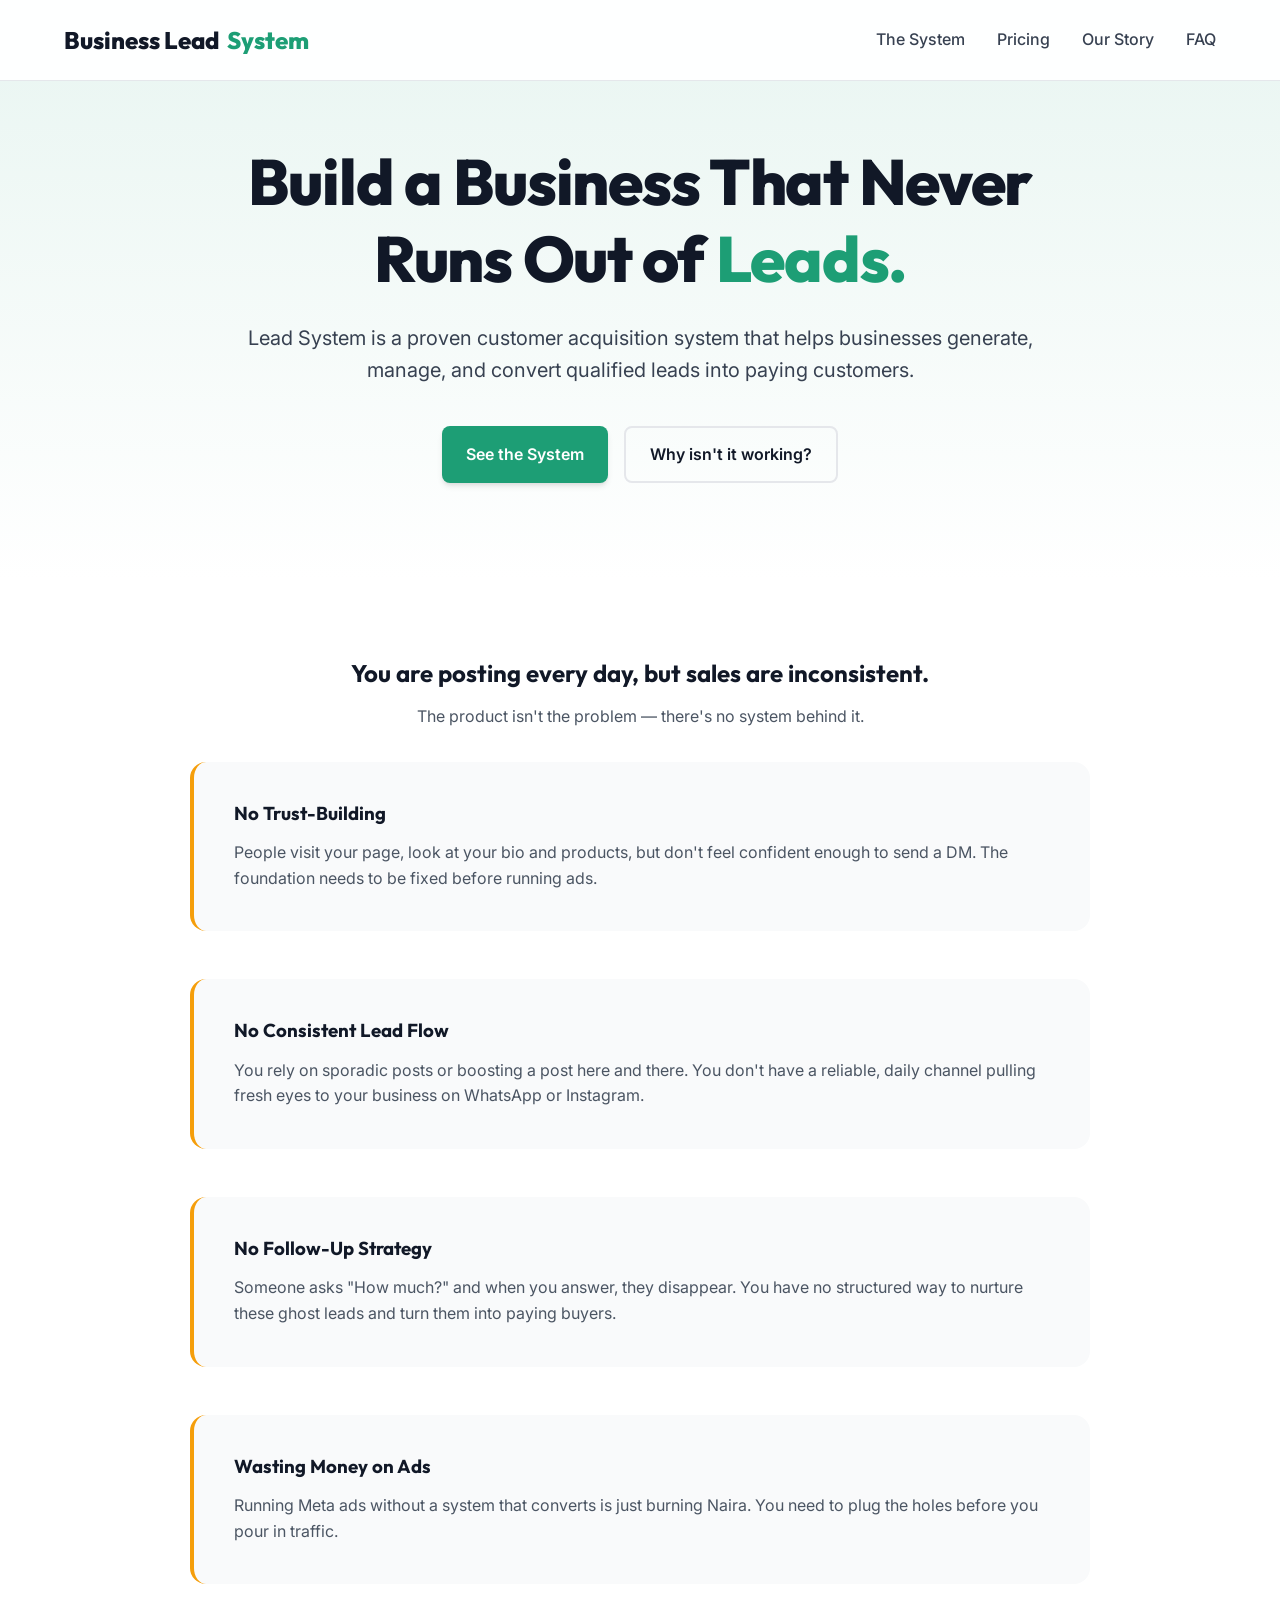
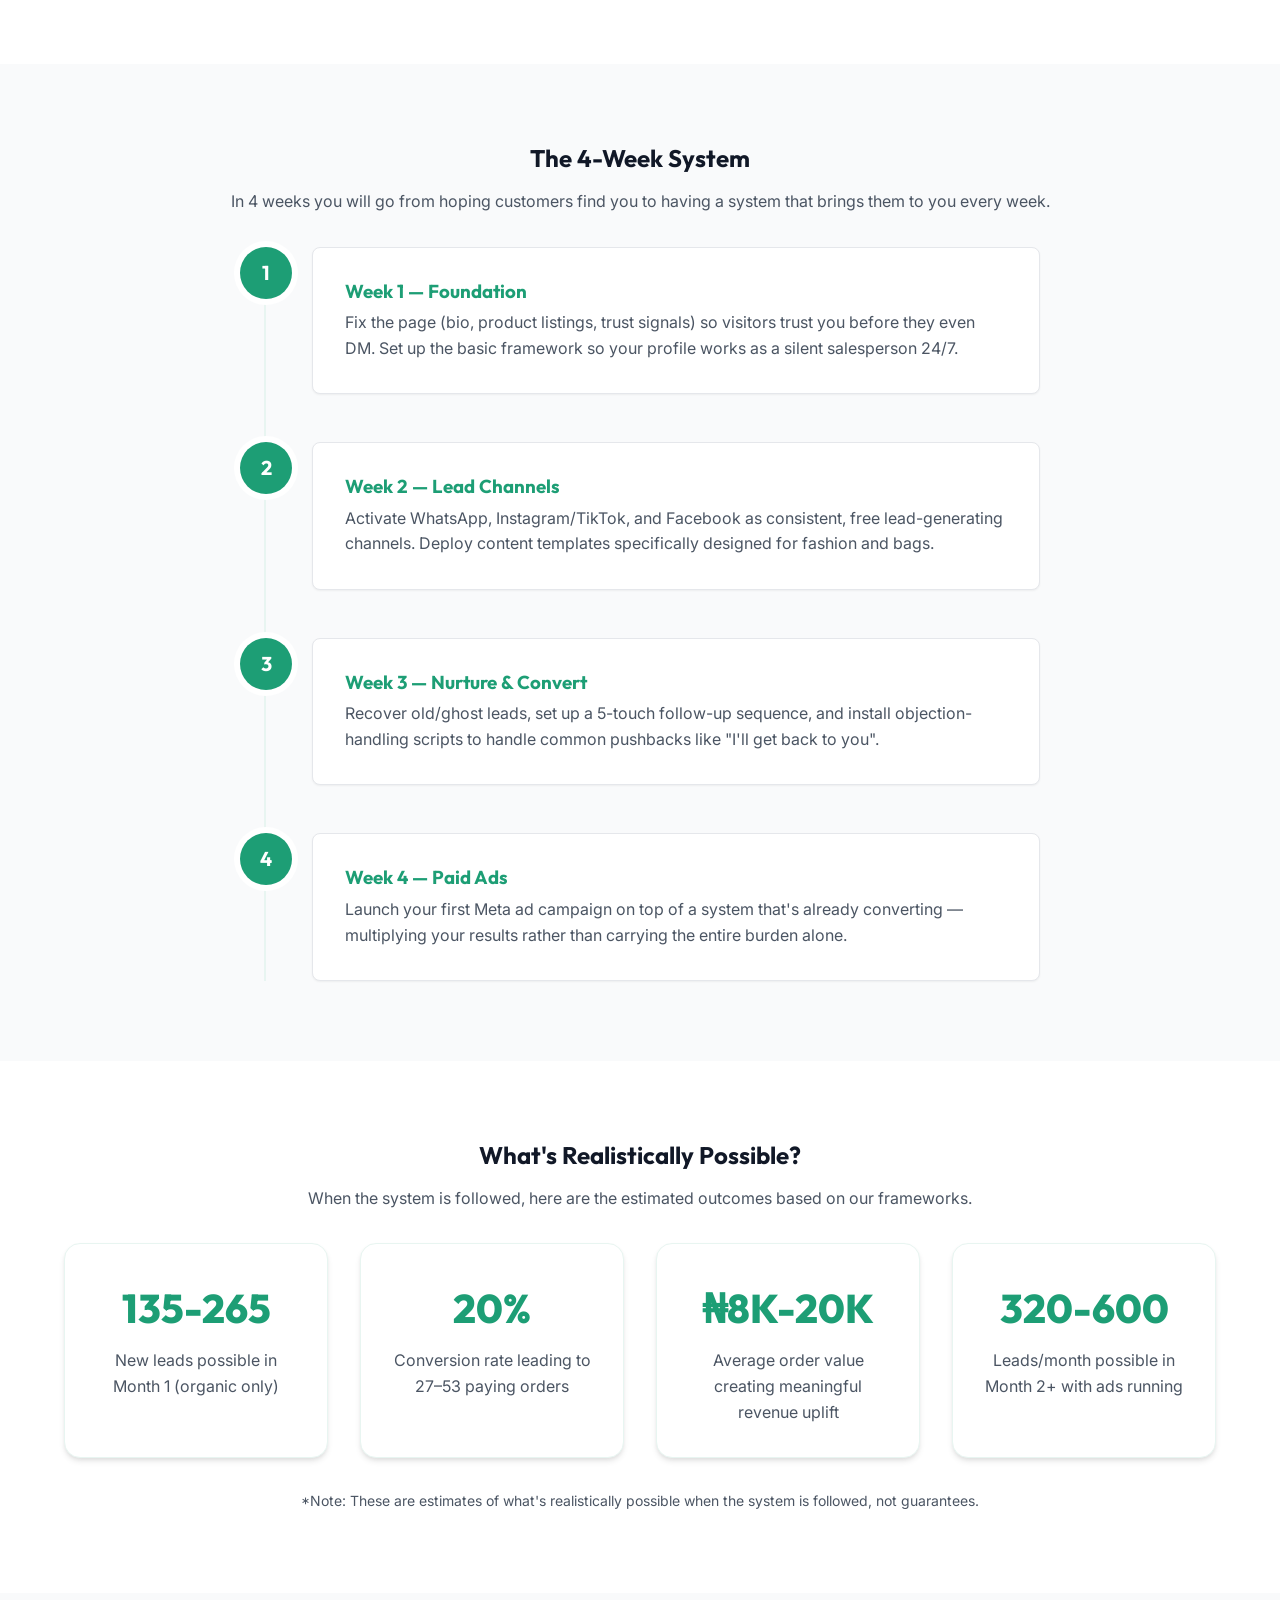
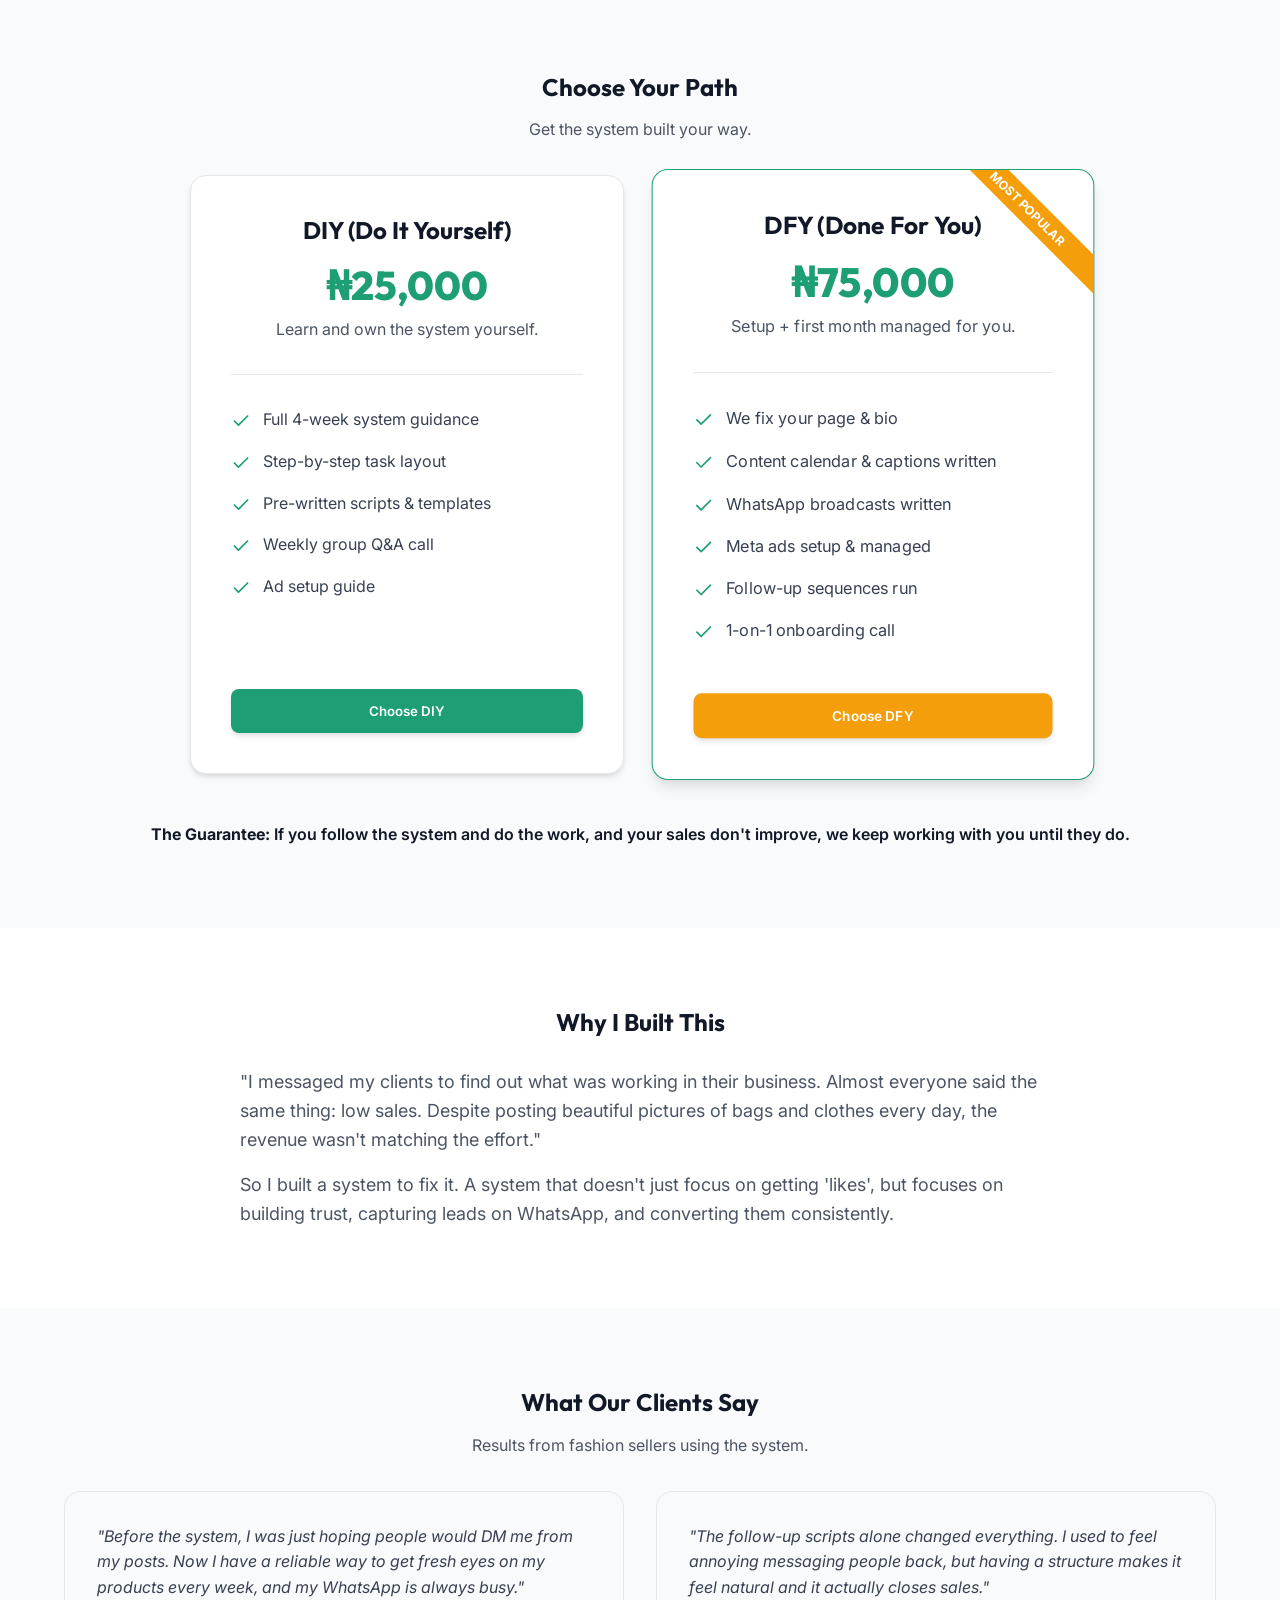
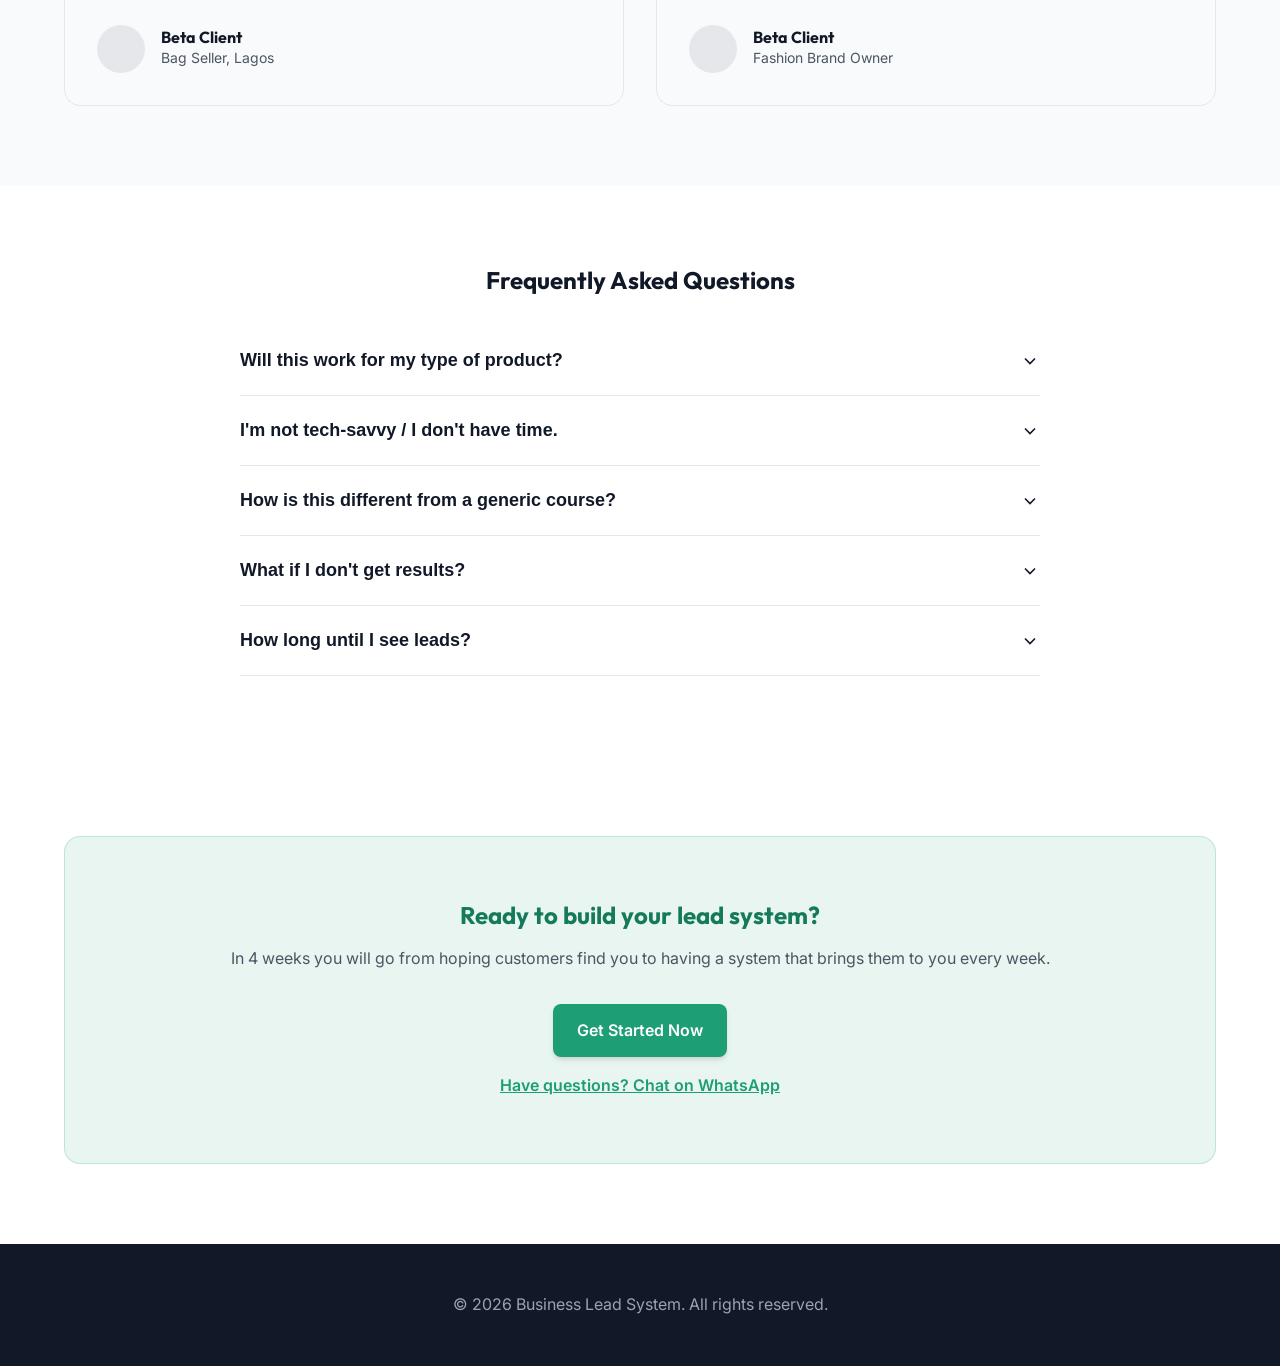
==== commit bc835be2: "Rebrand: Sell Out to Business Lead System, remove logo icon" ====
--- a/index.html
+++ b/index.html
@@ -3,7 +3,7 @@
 <head>
   <meta charset="UTF-8">
   <meta name="viewport" content="width=device-width, initial-scale=1.0">
-  <title>Sell Out | Lead System for Nigerian Fashion Sellers</title>
+  <title>Business Lead System | Lead System for Nigerian Fashion Sellers</title>
   <link rel="stylesheet" href="index.css">
 </head>
 <body>
@@ -12,8 +12,7 @@
   <header class="header">
     <div class="container">
       <a href="#" class="logo">
-        <svg width="24" height="24" viewBox="0 0 24 24" fill="none" stroke="var(--primary)" stroke-width="2" stroke-linecap="round" stroke-linejoin="round"><path d="M20 10c0 6-8 12-8 12s-8-6-8-12a8 8 0 0 1 16 0Z"/><circle cx="12" cy="10" r="3"/></svg>
-        Sell <span>Out</span>
+        Business Lead <span>System</span>
       </a>
       <nav class="nav" id="nav-menu">
         <a href="#system">The System</a>
@@ -291,7 +290,7 @@
 
   <footer class="footer">
     <div class="container">
-      <p>&copy; 2026 Sell Out. All rights reserved.</p>
+      <p>&copy; 2026 Business Lead System. All rights reserved.</p>
     </div>
   </footer>
 
